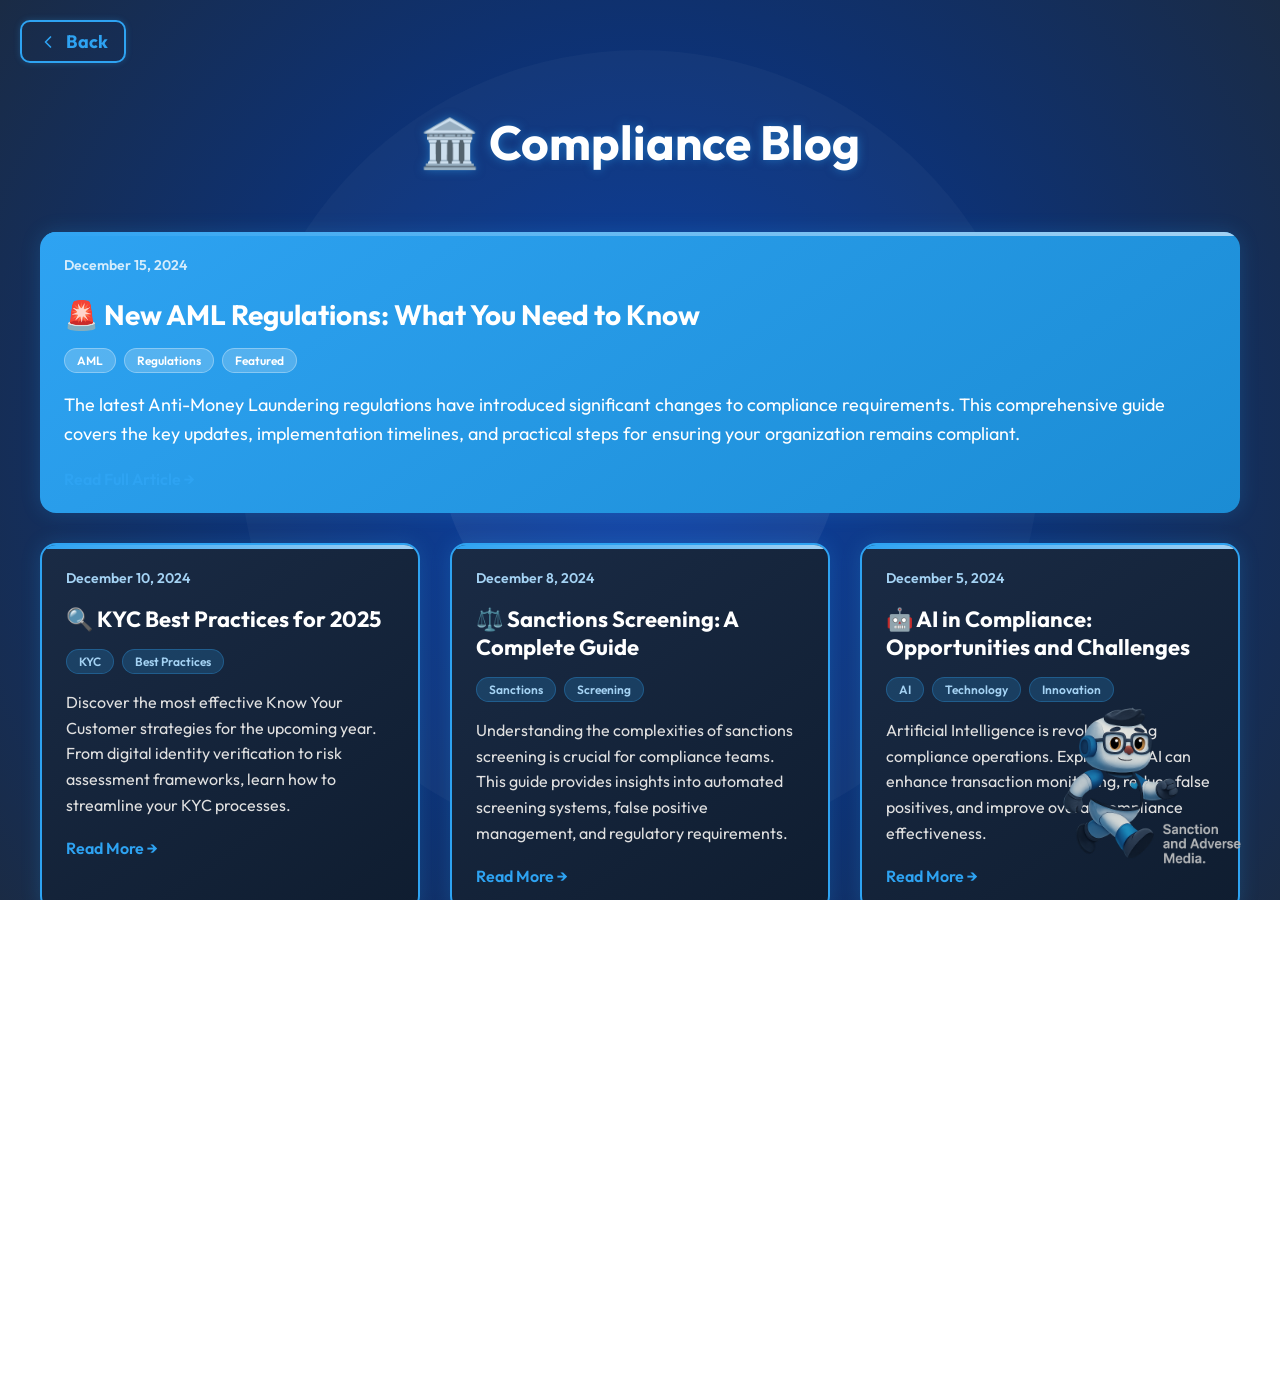
==== blog.html @ d4e12082 "First Commit Rebasing Branch" ====
<!DOCTYPE html>
<html lang="es">
<head>
  <meta charset="UTF-8" />
  <meta name="viewport" content="width=device-width, initial-scale=1.0"/>
  <title>SAM - Compliance Blog</title>
  <link href="https://fonts.googleapis.com/css2?family=Outfit:wght@400;700&display=swap" rel="stylesheet" />
  <link rel="icon" href="https://holdingsbpo.com/main/assets/img/Favicon-2.png" />
  <style>
    html, body {
      margin: 0;
      padding: 0;
      height: 100%;
      width: 100%;
      font-family: 'Outfit', sans-serif;
      overflow-x: hidden;
      background: radial-gradient(circle at center, #0039a6 0%, #1A2B45 100%);
      min-height: 100vh;
    }

    .noise {
      position: fixed;
      top: 0;
      left: 0;
      width: 100%;
      height: 100%;
      background-image: url('https://www.transparenttextures.com/patterns/noise.png');
      opacity: 0.06;
      pointer-events: none;
      z-index: 0;
    }

    .circle, .circle.small {
      position: fixed;
      border-radius: 50%;
      z-index: 0;
      background: rgba(255, 255, 255, 0.03);
    }

    .circle {
      width: 800px;
      height: 800px;
      top: 50%;
      left: 50%;
      transform: translate(-50%, -50%);
    }

    .circle.small {
      width: 400px;
      height: 400px;
      background: rgba(255, 255, 255, 0.05);
    }

    .back-button {
      position: fixed;
      top: 20px;
      left: 20px;
      display: inline-flex;
      align-items: center;
      gap: 8px;
      font-size: 18px;
      color: #2ea3f2;
      background-color: transparent;
      border: 2px solid #2ea3f2;
      padding: 8px 16px;
      border-radius: 10px;
      text-decoration: none;
      font-weight: bold;
      transition: all 0.3s ease;
      z-index: 10;
      animation: float-bounce 2.5s ease-in-out infinite;
      box-shadow: 0 0 6px #2ea3f240;
    }

    .back-button:hover {
      background-color: #2ea3f2;
      color: #0f1d30;
      transform: scale(1.05);
      box-shadow: 0 0 10px #2ea3f2;
    }

    .back-icon {
      width: 20px;
      height: 20px;
      stroke: currentColor;
      transition: stroke 0.3s ease;
    }

    @keyframes float-bounce {
      0%, 100% { transform: translateY(0px); }
      50% { transform: translateY(-4px); }
    }

    .main-content {
      position: relative;
      z-index: 2;
      padding: 80px 20px 40px;
      max-width: 1200px;
      margin: 0 auto;
    }

    .page-title {
      text-align: center;
      color: white;
      font-size: 48px;
      font-weight: bold;
      margin-bottom: 60px;
      text-shadow: 0 0 10px rgba(46, 163, 242, 0.5);
    }

    .blog-grid {
      display: grid;
      grid-template-columns: repeat(auto-fit, minmax(350px, 1fr));
      gap: 30px;
      margin-bottom: 40px;
    }

    .blog-card {
      background: linear-gradient(145deg, #1a2b45, #0f1d30);
      border: 2px solid #2ea3f2;
      border-radius: 16px;
      padding: 24px;
      color: white;
      transition: all 0.3s ease;
      box-shadow: 0 0 20px rgba(46, 163, 242, 0.2);
      position: relative;
      overflow: hidden;
    }

    .blog-card:hover {
      transform: translateY(-5px);
      box-shadow: 0 0 30px rgba(46, 163, 242, 0.4);
      border-color: #a4d2f3;
    }

    .blog-card::before {
      content: '';
      position: absolute;
      top: 0;
      left: 0;
      right: 0;
      height: 4px;
      background: linear-gradient(90deg, #2ea3f2, #a4d2f3);
    }

    .blog-date {
      color: #a4d2f3;
      font-size: 14px;
      margin-bottom: 12px;
      font-weight: 600;
    }

    .blog-title {
      font-size: 22px;
      font-weight: bold;
      margin-bottom: 16px;
      color: white;
    }

    .blog-excerpt {
      font-size: 16px;
      line-height: 1.6;
      margin-bottom: 20px;
      color: #e0e0e0;
    }

    .blog-tags {
      display: flex;
      flex-wrap: wrap;
      gap: 8px;
      margin-bottom: 16px;
    }

    .blog-tag {
      background: rgba(46, 163, 242, 0.2);
      color: #a4d2f3;
      padding: 4px 12px;
      border-radius: 20px;
      font-size: 12px;
      font-weight: 600;
      border: 1px solid rgba(46, 163, 242, 0.3);
    }

    .read-more {
      display: inline-flex;
      align-items: center;
      gap: 6px;
      color: #2ea3f2;
      text-decoration: none;
      font-weight: 600;
      transition: color 0.3s ease;
    }

    .read-more:hover {
      color: #a4d2f3;
    }

    .featured-card {
      grid-column: 1 / -1;
      background: linear-gradient(145deg, #2ea3f2, #1b8cd4);
      color: white;
      border: none;
    }

    .featured-card .blog-title {
      font-size: 28px;
    }

    .featured-card .blog-excerpt {
      font-size: 18px;
      color: white;
    }

    .featured-card .blog-date {
      color: rgba(255, 255, 255, 0.8);
    }

    .featured-card .blog-tag {
      background: rgba(255, 255, 255, 0.2);
      color: white;
      border: 1px solid rgba(255, 255, 255, 0.3);
    }

    .sammy {
      position: fixed;
      bottom: 20px;
      right: 30px;
      height: 200px;
      z-index: 5;
      cursor: pointer;
      transition: transform 0.3s ease;
    }

    .sammy:hover {
      transform: scale(1.05);
    }

    @keyframes bounce {
      0%, 100% { transform: translateY(0); }
      50% { transform: translateY(-8px); }
    }

    .bounce {
      animation: bounce 2s infinite;
    }

    @media (max-width: 768px) {
      .blog-grid {
        grid-template-columns: 1fr;
      }
      
      .page-title {
        font-size: 36px;
      }
      
      .main-content {
        padding: 80px 15px 40px;
      }
    }
  </style>
</head>
<body>
  <div class="noise"></div>
  <div class="circle"></div>
  <div class="circle small"></div>

  <a href="index.html" class="back-button">
    <svg xmlns="http://www.w3.org/2000/svg" class="back-icon" viewBox="0 0 24 24" fill="none" stroke="#2ea3f2" stroke-width="2" stroke-linecap="round" stroke-linejoin="round">
      <polyline points="15 18 9 12 15 6"></polyline>
    </svg>
    Back
  </a>

  <div class="main-content">
    <h1 class="page-title">🏛️ Compliance Blog</h1>
    
    <div class="blog-grid">
      <!-- Featured Article -->
      <article class="blog-card featured-card">
        <div class="blog-date">December 15, 2024</div>
        <h2 class="blog-title">🚨 New AML Regulations: What You Need to Know</h2>
        <div class="blog-tags">
          <span class="blog-tag">AML</span>
          <span class="blog-tag">Regulations</span>
          <span class="blog-tag">Featured</span>
        </div>
        <p class="blog-excerpt">
          The latest Anti-Money Laundering regulations have introduced significant changes to compliance requirements. This comprehensive guide covers the key updates, implementation timelines, and practical steps for ensuring your organization remains compliant.
        </p>
        <a href="#" class="read-more">Read Full Article →</a>
      </article>

      <!-- Regular Articles -->
      <article class="blog-card">
        <div class="blog-date">December 10, 2024</div>
        <h2 class="blog-title">🔍 KYC Best Practices for 2025</h2>
        <div class="blog-tags">
          <span class="blog-tag">KYC</span>
          <span class="blog-tag">Best Practices</span>
        </div>
        <p class="blog-excerpt">
          Discover the most effective Know Your Customer strategies for the upcoming year. From digital identity verification to risk assessment frameworks, learn how to streamline your KYC processes.
        </p>
        <a href="#" class="read-more">Read More →</a>
      </article>

      <article class="blog-card">
        <div class="blog-date">December 8, 2024</div>
        <h2 class="blog-title">⚖️ Sanctions Screening: A Complete Guide</h2>
        <div class="blog-tags">
          <span class="blog-tag">Sanctions</span>
          <span class="blog-tag">Screening</span>
        </div>
        <p class="blog-excerpt">
          Understanding the complexities of sanctions screening is crucial for compliance teams. This guide provides insights into automated screening systems, false positive management, and regulatory requirements.
        </p>
        <a href="#" class="read-more">Read More →</a>
      </article>

      <article class="blog-card">
        <div class="blog-date">December 5, 2024</div>
        <h2 class="blog-title">🤖 AI in Compliance: Opportunities and Challenges</h2>
        <div class="blog-tags">
          <span class="blog-tag">AI</span>
          <span class="blog-tag">Technology</span>
          <span class="blog-tag">Innovation</span>
        </div>
        <p class="blog-excerpt">
          Artificial Intelligence is revolutionizing compliance operations. Explore how AI can enhance transaction monitoring, reduce false positives, and improve overall compliance effectiveness.
        </p>
        <a href="#" class="read-more">Read More →</a>
      </article>

      <article class="blog-card">
        <div class="blog-date">December 3, 2024</div>
        <h2 class="blog-title">📊 Risk Assessment Frameworks</h2>
        <div class="blog-tags">
          <span class="blog-tag">Risk Management</span>
          <span class="blog-tag">Assessment</span>
        </div>
        <p class="blog-excerpt">
          Effective risk assessment is the foundation of any compliance program. Learn about different frameworks, methodologies, and tools that can help you identify and mitigate compliance risks.
        </p>
        <a href="#" class="read-more">Read More →</a>
      </article>

      <article class="blog-card">
        <div class="blog-date">November 28, 2024</div>
        <h2 class="blog-title">🔒 Data Privacy in Financial Services</h2>
        <div class="blog-tags">
          <span class="blog-tag">Data Privacy</span>
          <span class="blog-tag">GDPR</span>
          <span class="blog-tag">Security</span>
        </div>
        <p class="blog-excerpt">
          With increasing data privacy regulations, financial institutions must balance compliance requirements with operational efficiency. Discover strategies for protecting customer data while maintaining compliance.
        </p>
        <a href="#" class="read-more">Read More →</a>
      </article>
    </div>
  </div>

  <img src="assets/images/sammy.png" class="sammy bounce" alt="Sammy" />

  <script>
    // Add some interactivity
    document.addEventListener('DOMContentLoaded', function() {
      const sammy = document.querySelector('.sammy');
      const cards = document.querySelectorAll('.blog-card');
      
      // Animate cards on scroll
      const observer = new IntersectionObserver((entries) => {
        entries.forEach(entry => {
          if (entry.isIntersecting) {
            entry.target.style.opacity = '1';
            entry.target.style.transform = 'translateY(0)';
          }
        });
      });

      cards.forEach(card => {
        card.style.opacity = '0';
        card.style.transform = 'translateY(20px)';
        card.style.transition = 'all 0.6s ease';
        observer.observe(card);
      });

      // Sammy bounce animation
      setInterval(() => {
        sammy.classList.toggle('bounce');
      }, 10000);
    });
  </script>
</body>
</html>
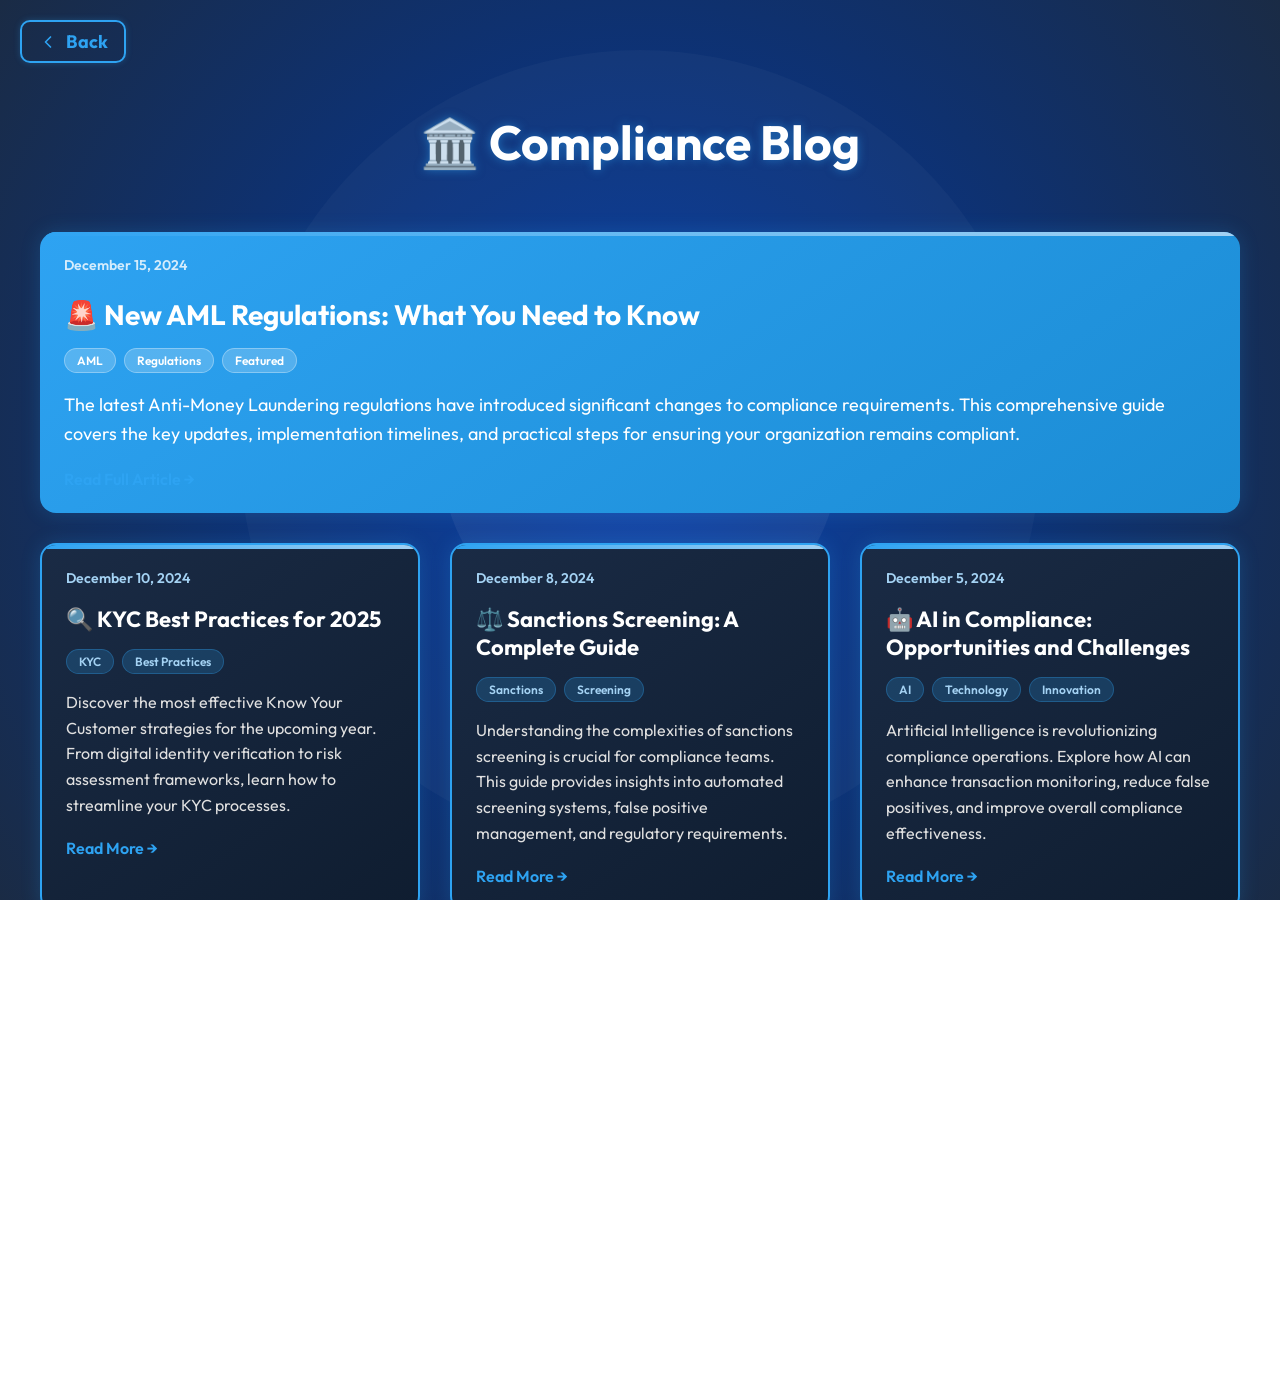
==== commit 478aadff: "Right end" ====
--- a/blog.html
+++ b/blog.html
@@ -360,8 +360,6 @@
     </div>
   </div>
 
-  <img src="assets/images/sammy.png" class="sammy bounce" alt="Sammy" />
-
   <script>
     // Add some interactivity
     document.addEventListener('DOMContentLoaded', function() {
